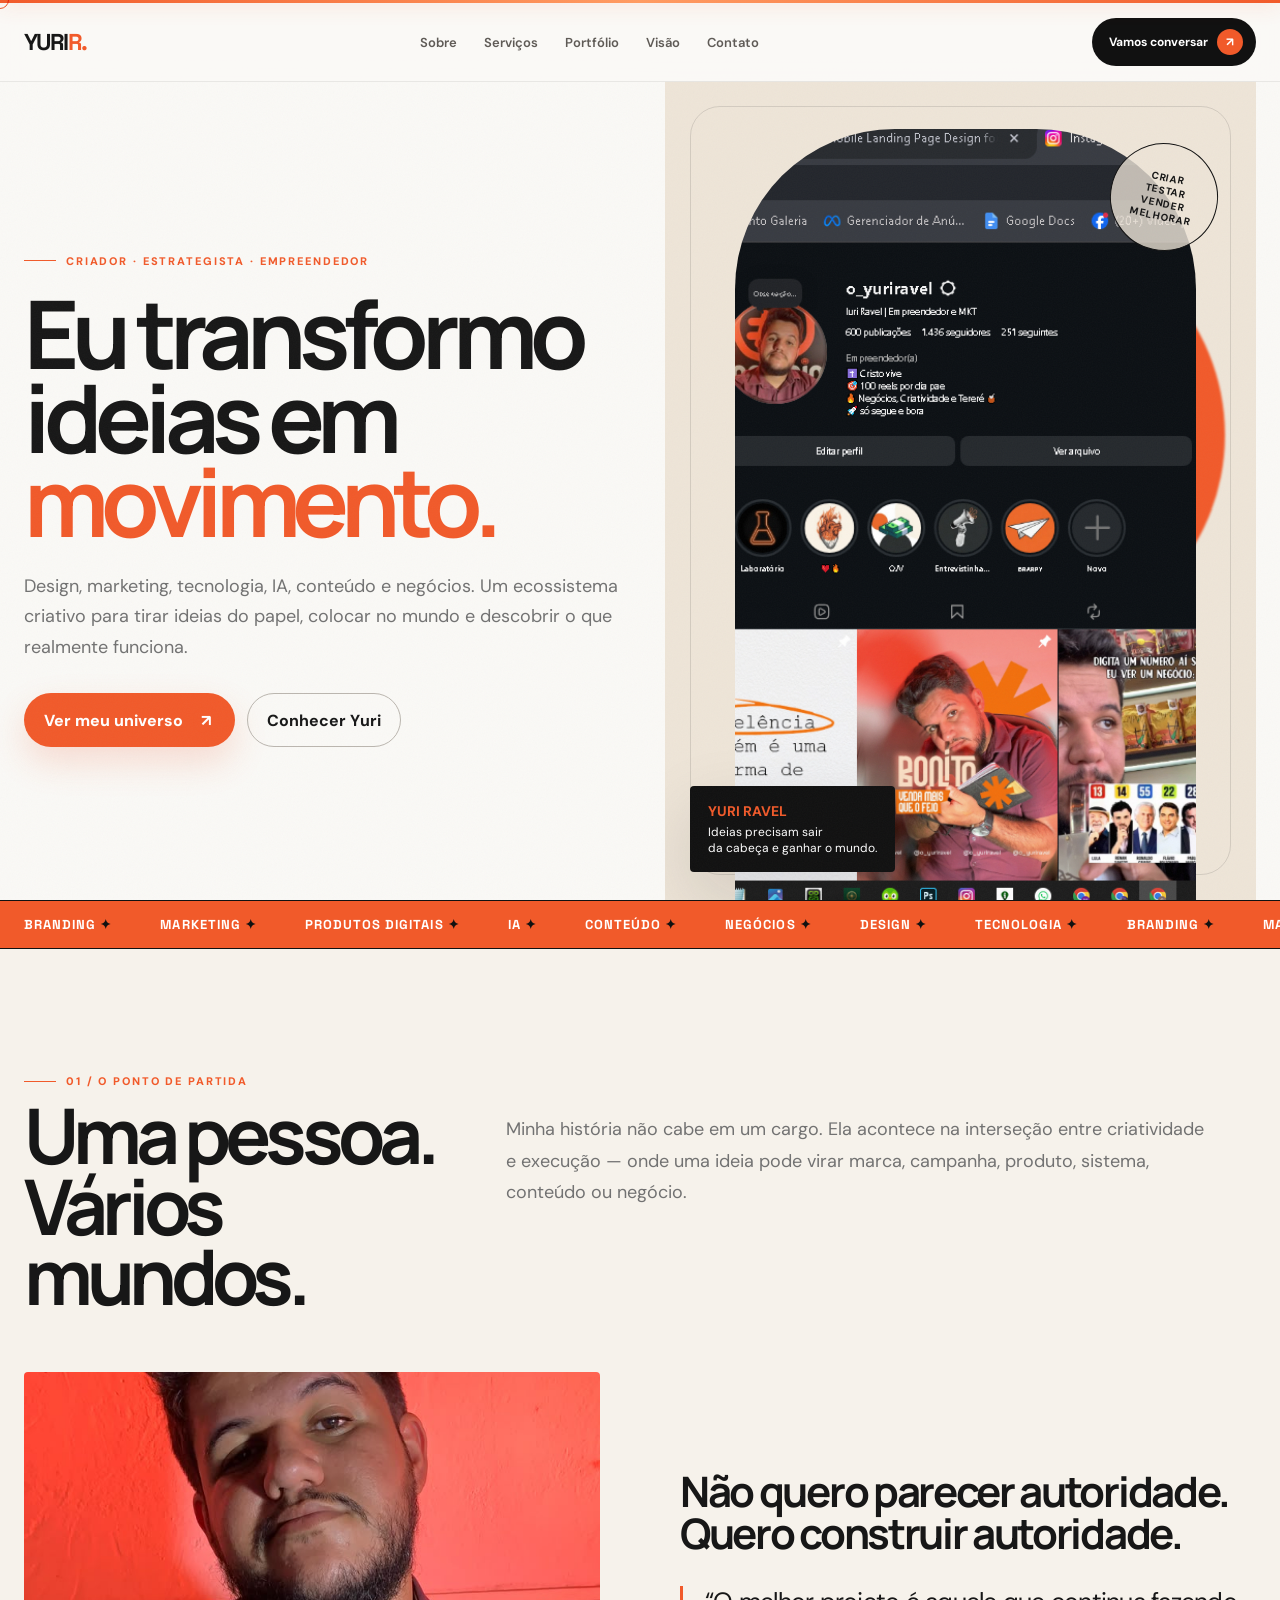
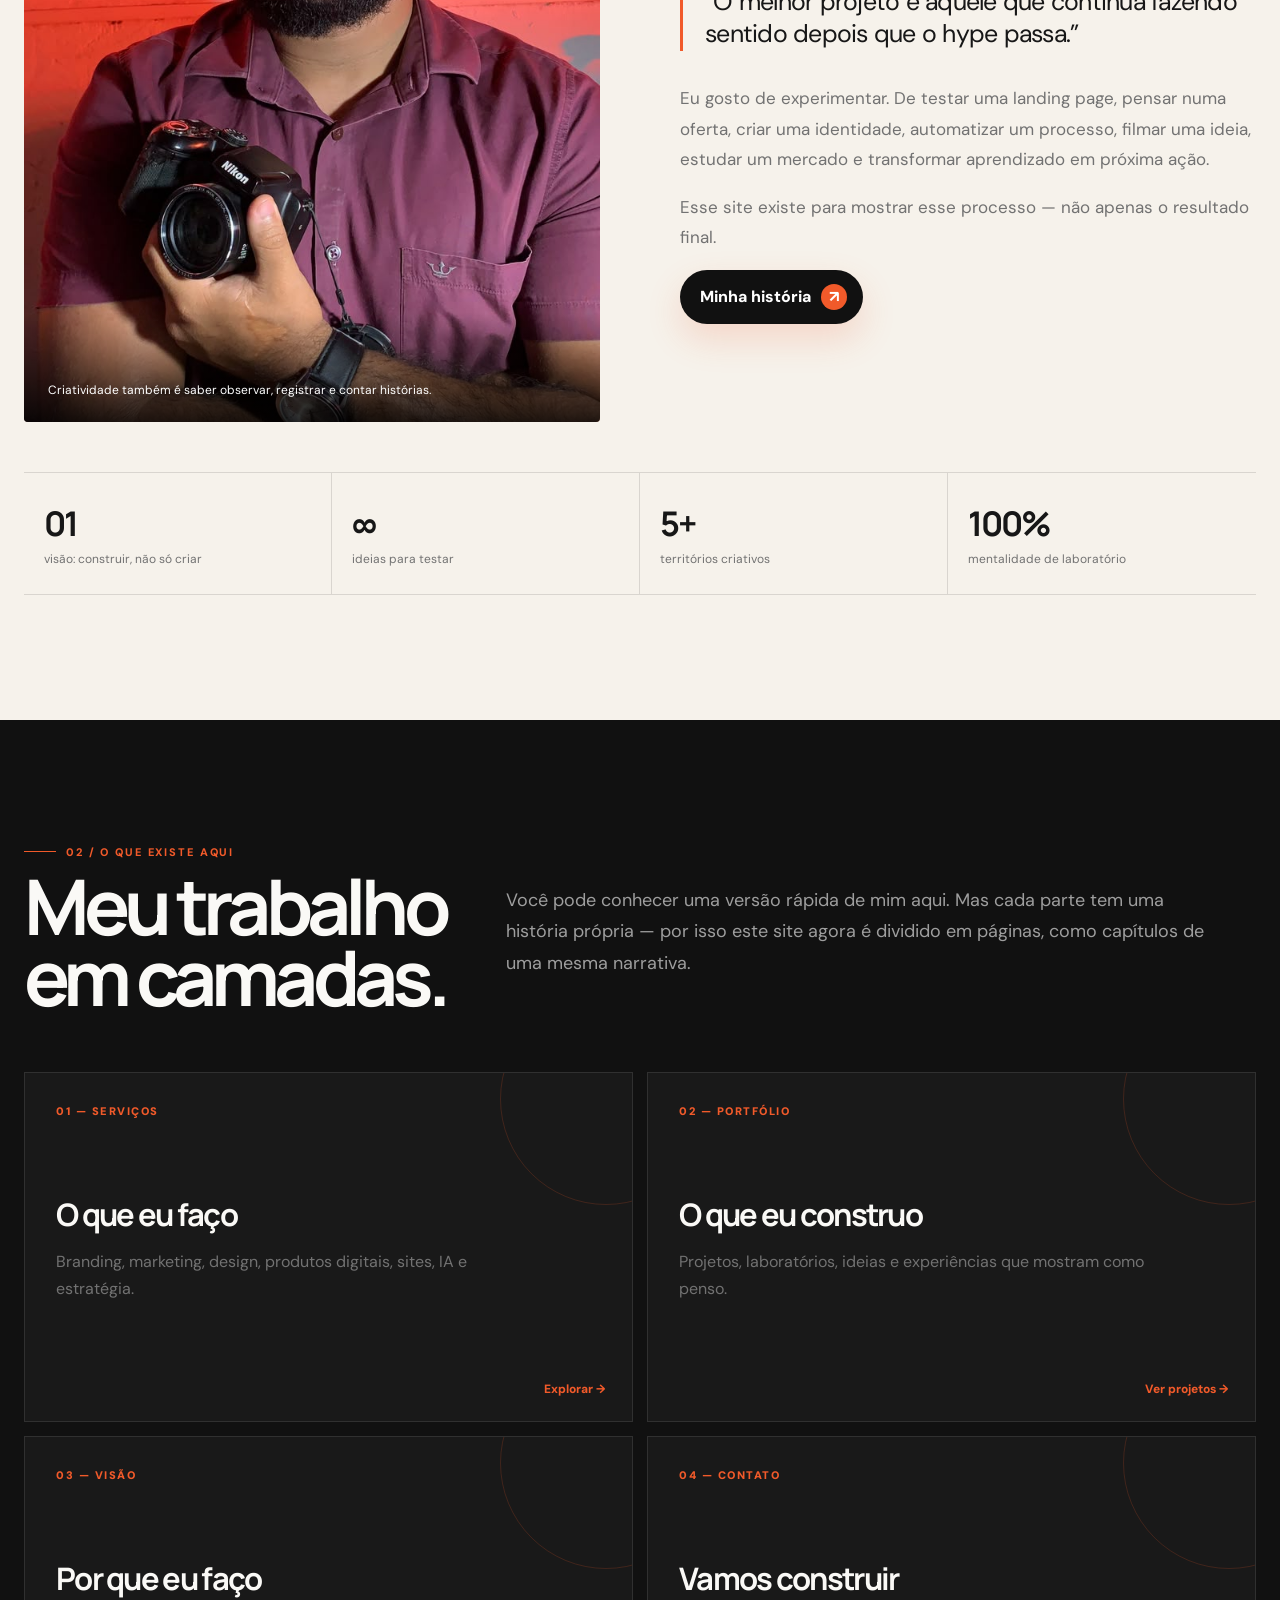
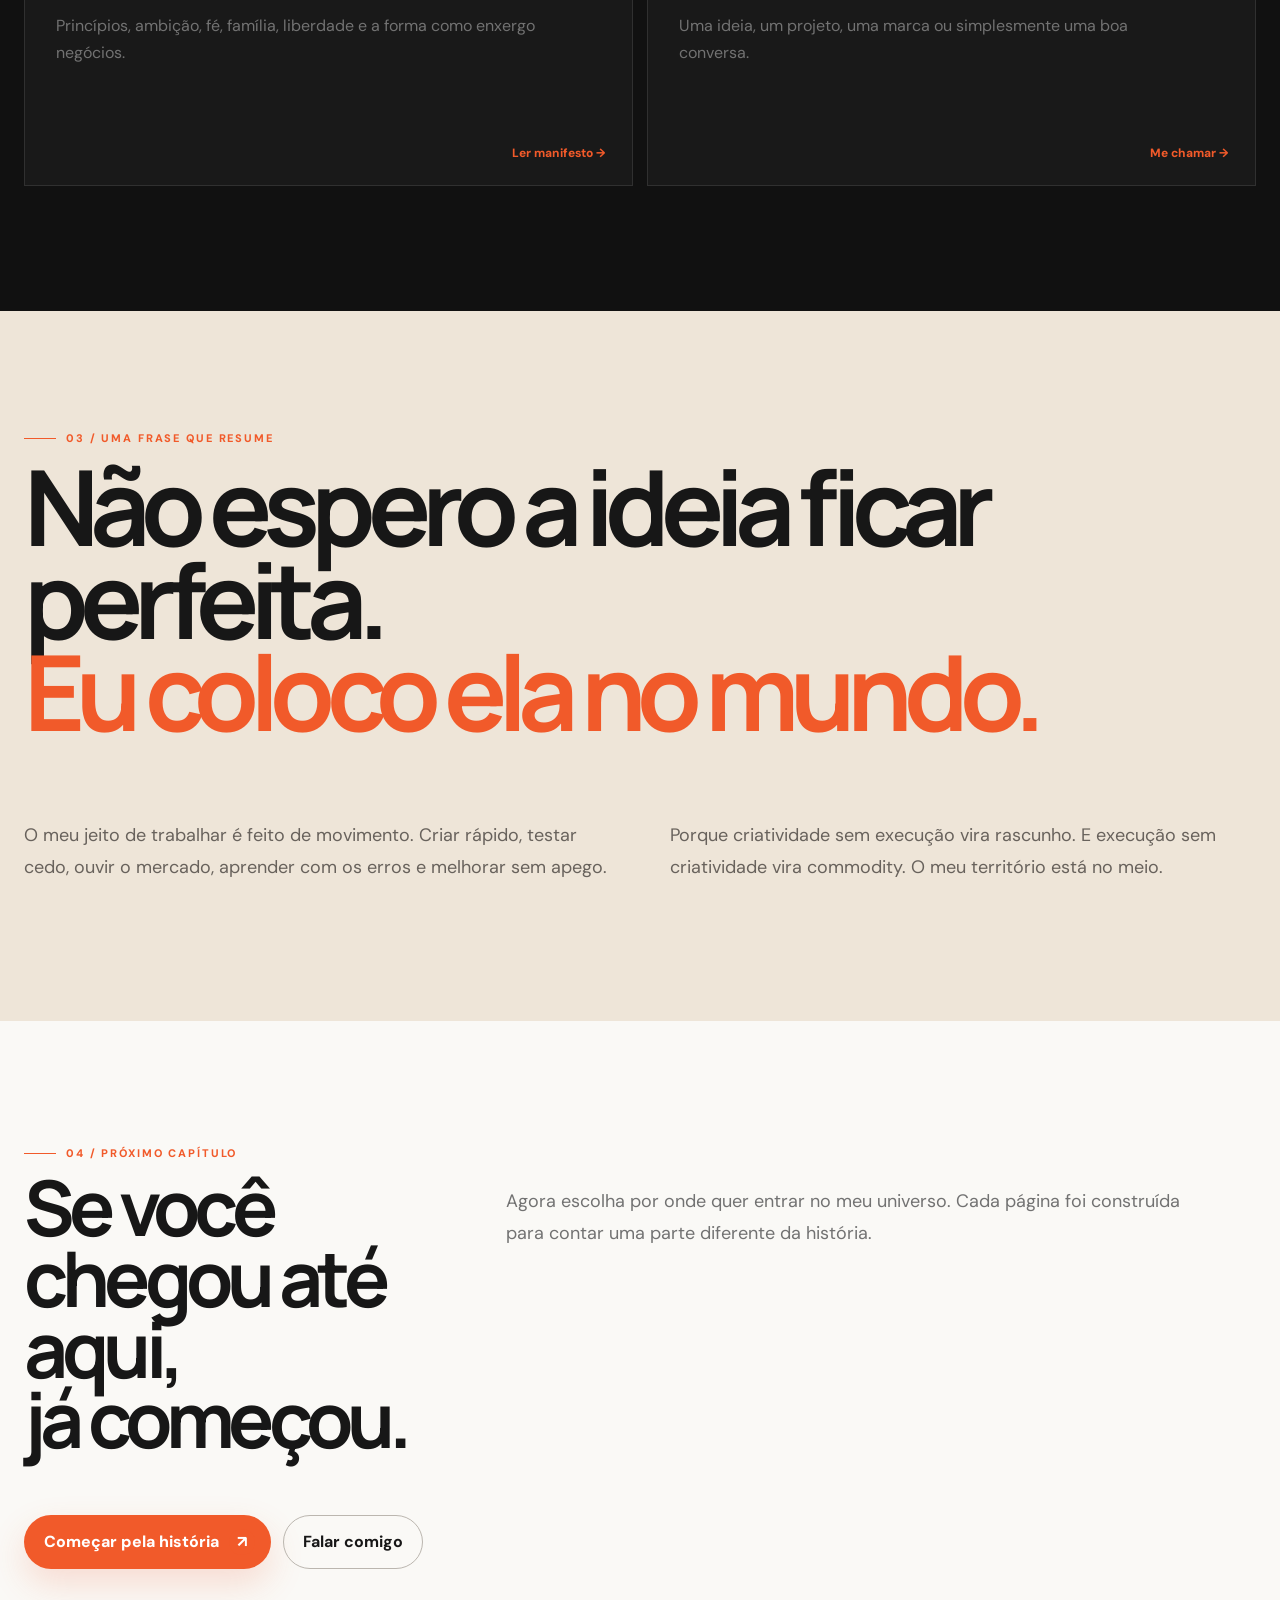
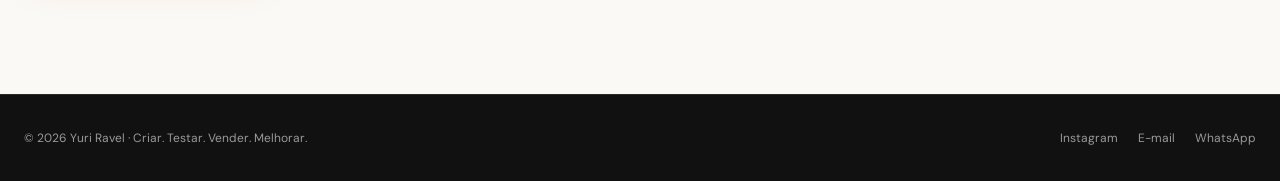
==== yuri-ravel-vercel-corrigido/index.html @ fa3198e0 "Add files via upload" ====
<!doctype html>
<html lang="pt-BR"><head>
<meta charset="utf-8"><meta name="viewport" content="width=device-width,initial-scale=1">
<meta name="theme-color" content="#111111"><meta name="description" content="Criar. Testar. Vender. Melhorar. — Yuri Ravel">
<title>Criar. Testar. Vender. Melhorar. — Yuri Ravel</title><link rel="stylesheet" href="./styles.css">
</head><body class=""><div class="topline"></div><div class="noise"></div><div class="cursor"></div>
<header><div class="container nav"><a class="logo" href="./index.html">YURI<em>R.</em></a>
<nav class="navlinks">
<a href="./sobre.html">Sobre</a><a href="./servicos.html">Serviços</a><a href="./portfolio.html">Portfólio</a><a href="./visao.html">Visão</a><a href="./contato.html">Contato</a>
</nav><a class="navcta" href="./contato.html">Vamos conversar <span class="arrow">↗</span></a><button class="menu" aria-label="Abrir menu">☰</button></div></header>
<main>
<section class="hero container">
  <div class="hero-copy reveal">
    <div class="kicker">Criador · Estrategista · Empreendedor</div>
    <h1>Eu transformo<br>ideias em <span class="orange">movimento.</span></h1>
    <p>Design, marketing, tecnologia, IA, conteúdo e negócios. Um ecossistema criativo para tirar ideias do papel, colocar no mundo e descobrir o que realmente funciona.</p>
    <div class="actions"><a class="btn" href="./portfolio.html">Ver meu universo <span class="arrow">↗</span></a><a class="outline" href="./sobre.html">Conhecer Yuri</a></div>
  </div>
  <div class="hero-art reveal">
    <div class="hero-photo"><img src="./assets/yuri-profile.png" alt="Yuri Ravel"></div>
    <div class="stamp">CRIAR<br>TESTAR<br>VENDER<br>MELHORAR</div>
    <div class="hero-note"><b>YURI RAVEL</b>Ideias precisam sair<br>da cabeça e ganhar o mundo.</div>
  </div>
</section>
<div class="ticker"><div class="ticker-track">
<span>Branding <i>✦</i></span><span>Marketing <i>✦</i></span><span>Produtos digitais <i>✦</i></span><span>IA <i>✦</i></span><span>Conteúdo <i>✦</i></span><span>Negócios <i>✦</i></span><span>Design <i>✦</i></span><span>Tecnologia <i>✦</i></span>
<span>Branding <i>✦</i></span><span>Marketing <i>✦</i></span><span>Produtos digitais <i>✦</i></span><span>IA <i>✦</i></span><span>Conteúdo <i>✦</i></span><span>Negócios <i>✦</i></span><span>Design <i>✦</i></span><span>Tecnologia <i>✦</i></span>
</div></div>

<section class="section soft"><div class="container">
<div class="section-head reveal"><div><div class="kicker">01 / O ponto de partida</div><h2>Uma pessoa.<br>Vários mundos.</h2></div><p>Minha história não cabe em um cargo. Ela acontece na interseção entre criatividade e execução — onde uma ideia pode virar marca, campanha, produto, sistema, conteúdo ou negócio.</p></div>
<div class="editorial">
<div class="editorial-image reveal"><img src="./assets/yuri-camera.png" alt="Yuri segurando uma câmera"><div class="caption">Criatividade também é saber observar, registrar e contar histórias.</div></div>
<div class="editorial-copy reveal"><h3>Não quero parecer autoridade. Quero construir autoridade.</h3><div class="quote">“O melhor projeto é aquele que continua fazendo sentido depois que o hype passa.”</div><p>Eu gosto de experimentar. De testar uma landing page, pensar numa oferta, criar uma identidade, automatizar um processo, filmar uma ideia, estudar um mercado e transformar aprendizado em próxima ação.</p><p>Esse site existe para mostrar esse processo — não apenas o resultado final.</p><a class="btn dark" href="./sobre.html">Minha história <span class="arrow">↗</span></a></div>
</div>
<div class="stats">
<div class="stat reveal"><b>01</b><span>visão: construir, não só criar</span></div><div class="stat reveal"><b>∞</b><span>ideias para testar</span></div><div class="stat reveal"><b>5+</b><span>territórios criativos</span></div><div class="stat reveal"><b>100%</b><span>mentalidade de laboratório</span></div>
</div></div></section>

<section class="section dark"><div class="container">
<div class="section-head reveal"><div><div class="kicker">02 / O que existe aqui</div><h2>Meu trabalho<br>em camadas.</h2></div><p>Você pode conhecer uma versão rápida de mim aqui. Mas cada parte tem uma história própria — por isso este site agora é dividido em páginas, como capítulos de uma mesma narrativa.</p></div>
<div class="service-grid">
<a class="service-card reveal" href="./servicos.html"><div class="service-number">01 — SERVIÇOS</div><h3>O que eu faço</h3><p>Branding, marketing, design, produtos digitais, sites, IA e estratégia.</p><span class="mini">Explorar →</span></a>
<a class="service-card reveal" href="./portfolio.html"><div class="service-number">02 — PORTFÓLIO</div><h3>O que eu construo</h3><p>Projetos, laboratórios, ideias e experiências que mostram como penso.</p><span class="mini">Ver projetos →</span></a>
<a class="service-card reveal" href="./visao.html"><div class="service-number">03 — VISÃO</div><h3>Por que eu faço</h3><p>Princípios, ambição, fé, família, liberdade e a forma como enxergo negócios.</p><span class="mini">Ler manifesto →</span></a>
<a class="service-card reveal" href="./contato.html"><div class="service-number">04 — CONTATO</div><h3>Vamos construir</h3><p>Uma ideia, um projeto, uma marca ou simplesmente uma boa conversa.</p><span class="mini">Me chamar →</span></a>
</div></div></section>

<section class="manifesto"><div class="container reveal">
<div class="kicker">03 / Uma frase que resume</div>
<h2>Não espero a ideia ficar perfeita.<br><span>Eu coloco ela no mundo.</span></h2>
<div class="manifesto-grid"><p>O meu jeito de trabalhar é feito de movimento. Criar rápido, testar cedo, ouvir o mercado, aprender com os erros e melhorar sem apego.</p><p>Porque criatividade sem execução vira rascunho. E execução sem criatividade vira commodity. O meu território está no meio.</p></div>
</div></section>

<section class="section"><div class="container">
<div class="section-head reveal"><div><div class="kicker">04 / Próximo capítulo</div><h2>Se você chegou até aqui,<br>já começou.</h2></div><p>Agora escolha por onde quer entrar no meu universo. Cada página foi construída para contar uma parte diferente da história.</p></div>
<div class="actions reveal"><a class="btn" href="./sobre.html">Começar pela história <span class="arrow">↗</span></a><a class="outline" href="./contato.html">Falar comigo</a></div>
</div></section>
</main>
<footer><div class="container foot"><div>© 2026 Yuri Ravel · Criar. Testar. Vender. Melhorar.</div><div class="foot-links"><a href="https://instagram.com/o_yuriravel" target="_blank">Instagram</a><a href="mailto:yuriravelofc@gmail.com">E-mail</a><a href="https://wa.me/5564993326251" target="_blank">WhatsApp</a></div></div></footer>
<script src="./script.js"></script></body></html>
---- yuri-ravel-vercel-corrigido/styles.css ----
@import url('https://fonts.googleapis.com/css2?family=DM+Sans:wght@400;500;600;700&family=Manrope:wght@500;600;700;800&family=Space+Grotesk:wght@400;500;600;700&display=swap');
:root{
  --black:#111111; --ink:#171717; --charcoal:#252525; --gray:#727272;
  --line:#d9d5cf; --white:#faf9f6; --beige:#eee5d8; --beige2:#e4d6c5;
  --orange:#f15a2a; --orange2:#ff7a3d; --soft:#f6f2eb;
  --shadow:0 25px 70px rgba(17,17,17,.12); --ease:cubic-bezier(.2,.8,.2,1);
  --max:1240px;
}
*{box-sizing:border-box}html{scroll-behavior:smooth}
body{margin:0;background:var(--white);color:var(--ink);font-family:"DM Sans",Arial,sans-serif;overflow-x:hidden}
body.dark-page{background:var(--black);color:var(--white)}
a{color:inherit;text-decoration:none}button{font:inherit}
::selection{background:var(--orange);color:white}
.noise{position:fixed;inset:0;pointer-events:none;z-index:100;opacity:.035;background-image:url("data:image/svg+xml,%3Csvg xmlns='http://www.w3.org/2000/svg' width='180' height='180'%3E%3Cfilter id='n'%3E%3CfeTurbulence type='fractalNoise' baseFrequency='.8' numOctaves='3' stitchTiles='stitch'/%3E%3C/filter%3E%3Crect width='100%25' height='100%25' filter='url(%23n)'/%3E%3C/svg%3E")}
.topline{height:3px;position:fixed;top:0;left:0;right:0;z-index:200;background:linear-gradient(90deg,var(--orange),#ff9b62,var(--orange));box-shadow:0 0 20px rgba(241,90,42,.45)}
.container{width:min(calc(100% - 48px),var(--max));margin:auto}
header{position:fixed;top:3px;left:0;right:0;z-index:150;background:rgba(250,249,246,.78);backdrop-filter:blur(18px);border-bottom:1px solid rgba(17,17,17,.08)}
.dark-page header{background:rgba(17,17,17,.78);border-color:rgba(255,255,255,.09)}
.nav{height:78px;display:flex;align-items:center;justify-content:space-between}
.logo{font-family:"Space Grotesk";font-size:23px;font-weight:700;letter-spacing:-.07em}
.logo em{font-style:normal;color:var(--orange)}
.navlinks{display:flex;gap:27px;font-size:13px;font-weight:600;color:#5f5b56}
.dark-page .navlinks{color:#bbb}
.navlinks a{position:relative;padding:30px 0}
.navlinks a:after{content:"";position:absolute;left:0;right:100%;bottom:21px;height:2px;background:var(--orange);transition:.3s}
.navlinks a:hover:after,.navlinks a.active:after{right:0}
.navcta{display:inline-flex;align-items:center;gap:9px;padding:11px 13px 11px 17px;border-radius:999px;background:var(--black);color:white;font-weight:700;font-size:12px}
.dark-page .navcta{background:var(--white);color:var(--black)}
.arrow{width:26px;height:26px;border-radius:50%;background:var(--orange);display:grid;place-items:center;color:white}
.menu{display:none;background:none;border:0;font-size:25px;color:inherit}
main{padding-top:81px}
.hero{min-height:calc(100vh - 81px);display:grid;grid-template-columns:1.04fr .96fr;align-items:stretch}
.hero-copy{padding:110px 35px 90px 0;display:flex;flex-direction:column;justify-content:center}
.kicker{display:flex;align-items:center;gap:10px;font-size:11px;letter-spacing:.17em;text-transform:uppercase;font-weight:800;color:var(--orange)}
.kicker:before{content:"";width:32px;height:1px;background:var(--orange)}
h1,h2,h3{font-family:"Manrope",Arial,sans-serif}
h1{font-size:clamp(56px,7.4vw,105px);line-height:.89;letter-spacing:-.075em;margin:23px 0 27px;max-width:790px}
h1 .orange,h2 .orange{color:var(--orange)}
.hero-copy p{font-size:18px;line-height:1.7;color:var(--gray);max-width:670px;margin:0}
.actions{display:flex;gap:12px;flex-wrap:wrap;margin-top:31px}
.btn{display:inline-flex;align-items:center;gap:10px;border:0;border-radius:999px;padding:14px 16px 14px 20px;background:var(--orange);color:white;font-weight:800;transition:.35s var(--ease);box-shadow:0 15px 35px rgba(241,90,42,.18)}
.btn:hover{transform:translateY(-4px);box-shadow:0 22px 50px rgba(241,90,42,.3)}
.btn.dark{background:var(--black)}.btn.light{background:var(--white);color:var(--black)}
.outline{display:inline-flex;align-items:center;border:1px solid #bbb6af;border-radius:999px;padding:13px 19px;font-weight:700;transition:.3s}
.outline:hover{border-color:var(--orange);color:var(--orange)}
.hero-art{position:relative;min-height:650px;background:var(--beige);overflow:hidden}
.hero-art:before{content:"";position:absolute;width:430px;height:430px;border-radius:50%;background:var(--orange);left:22%;top:17%;filter:blur(1px)}
.hero-art:after{content:"";position:absolute;inset:25px;border:1px solid rgba(17,17,17,.12);border-radius:30px;pointer-events:none}
.hero-photo{position:absolute;inset:48px 60px 0 70px;z-index:2;overflow:hidden;border-radius:160px 160px 0 0;filter:saturate(.9)}
.hero-photo img{width:100%;height:100%;object-fit:cover;object-position:center;transform:scale(1.03)}
.stamp{position:absolute;z-index:4;right:38px;top:62px;width:108px;height:108px;border:1px solid var(--black);border-radius:50%;display:grid;place-items:center;text-align:center;font-size:10px;font-weight:800;letter-spacing:.08em;transform:rotate(12deg);background:rgba(238,229,216,.78)}
.hero-note{position:absolute;z-index:5;left:25px;bottom:28px;background:var(--black);color:white;padding:16px 18px;border-radius:4px;font-size:12px;line-height:1.35;box-shadow:var(--shadow)}
.hero-note b{color:var(--orange);display:block;font-size:14px;margin-bottom:3px}
.ticker{overflow:hidden;border-top:1px solid var(--black);border-bottom:1px solid var(--black);background:var(--orange);color:white}
.ticker-track{display:flex;width:max-content;animation:marquee 24s linear infinite}
.ticker span{font-family:"Space Grotesk";font-size:13px;font-weight:700;letter-spacing:.08em;text-transform:uppercase;padding:15px 24px}
.ticker i{font-style:normal;color:var(--black)}
@keyframes marquee{to{transform:translateX(-50%)}}
.section{padding:125px 0}.section.soft{background:var(--soft)}.section.dark{background:var(--black);color:var(--white)}
.section-head{display:grid;grid-template-columns:.72fr 1.28fr;gap:60px;margin-bottom:60px}
.section-head h2{font-size:clamp(44px,6vw,78px);line-height:.92;letter-spacing:-.075em;margin:12px 0 0}
.section-head p{font-size:18px;line-height:1.75;color:var(--gray);max-width:700px;margin:40px 0 0}
.dark .section-head p{color:#9e9e9e}
.editorial{display:grid;grid-template-columns:1fr 1fr;gap:80px;align-items:center}
.editorial-image{height:650px;border-radius:4px;overflow:hidden;position:relative;background:var(--beige)}
.editorial-image img{width:100%;height:100%;object-fit:cover}
.editorial-image .caption{position:absolute;bottom:0;left:0;right:0;background:linear-gradient(transparent,rgba(0,0,0,.85));padding:70px 24px 24px;color:white;font-size:12px}
.editorial-copy h3{font-size:42px;line-height:1;letter-spacing:-.055em;margin:0 0 24px}
.editorial-copy p{color:var(--gray);font-size:17px;line-height:1.8}
.quote{border-left:3px solid var(--orange);padding-left:22px;font-size:25px;line-height:1.3;letter-spacing:-.03em;margin:32px 0}
.stats{display:grid;grid-template-columns:repeat(4,1fr);gap:0;border-top:1px solid var(--line);border-bottom:1px solid var(--line);margin-top:50px}
.stat{padding:27px 20px;border-right:1px solid var(--line)}.stat:last-child{border:0}.stat b{font-family:"Manrope";font-size:34px;letter-spacing:-.06em}.stat span{display:block;color:var(--gray);font-size:12px;margin-top:5px}
.service-grid{display:grid;grid-template-columns:repeat(2,1fr);gap:14px}
.service-card{min-height:350px;padding:31px;border:1px solid var(--line);background:var(--white);position:relative;overflow:hidden;transition:.45s var(--ease)}
.dark .service-card{background:#191919;border-color:#303030}
.service-card:hover{transform:translateY(-7px);box-shadow:var(--shadow);border-color:var(--orange)}
.service-number{font-size:11px;font-weight:900;color:var(--orange);letter-spacing:.14em}
.service-card h3{font-size:31px;letter-spacing:-.055em;margin:75px 0 13px}
.service-card p{color:var(--gray);line-height:1.7;margin:0;max-width:480px}
.service-card .mini{position:absolute;right:27px;bottom:24px;font-size:12px;color:var(--orange);font-weight:800}
.service-card:before{content:"";position:absolute;right:-80px;top:-80px;width:210px;height:210px;border-radius:50%;border:1px solid rgba(241,90,42,.18)}
.work-grid{display:grid;grid-template-columns:repeat(12,1fr);gap:15px}
.work{position:relative;min-height:430px;overflow:hidden;background:var(--charcoal);grid-column:span 5}
.work:nth-child(1){grid-column:span 7}.work:nth-child(4){grid-column:span 7}
.work img{width:100%;height:100%;object-fit:cover;opacity:.82;transition:.7s var(--ease)}
.work:hover img{transform:scale(1.06);opacity:.48}
.work-info{position:absolute;inset:auto 0 0;padding:28px;color:white;background:linear-gradient(transparent,rgba(0,0,0,.95) 48%)}
.work-info small{color:#ff9a73;font-weight:800;font-size:10px;letter-spacing:.12em}
.work-info h3{font-size:30px;margin:15px 0 6px;letter-spacing:-.045em}.work-info p{margin:0;color:#d0d0d0;line-height:1.55;font-size:14px}
.process{display:grid;grid-template-columns:repeat(4,1fr);border-top:1px solid #3a3a3a;border-bottom:1px solid #3a3a3a}
.step{padding:28px 22px;border-right:1px solid #3a3a3a}.step:last-child{border:0}.step .num{color:var(--orange);font-weight:900;font-size:12px}.step h3{font-size:22px;margin:55px 0 10px}.step p{color:#9b9b9b;line-height:1.6;font-size:14px}
.manifesto{background:var(--beige);padding:120px 0}.manifesto h2{font-size:clamp(55px,8.2vw,112px);line-height:.88;letter-spacing:-.085em;max-width:1100px;margin:15px 0}.manifesto h2 span{color:var(--orange)}
.manifesto-grid{display:grid;grid-template-columns:1fr 1fr;gap:60px;margin-top:65px}.manifesto-grid p{font-size:18px;line-height:1.75;color:#68625c}
.timeline{border-top:1px solid var(--line)}.timeline-row{display:grid;grid-template-columns:110px 1fr auto;gap:30px;padding:28px 0;border-bottom:1px solid var(--line);align-items:center}.timeline-row .year{font-size:11px;color:var(--orange);font-weight:900;letter-spacing:.12em}.timeline-row h3{margin:0;font-size:23px}.timeline-row p{margin:6px 0 0;color:var(--gray);line-height:1.5}.pill{border:1px solid var(--line);padding:8px 12px;border-radius:99px;font-size:10px;font-weight:800}
.page-hero{padding:105px 0 90px;background:var(--black);color:white}.page-hero h1{max-width:900px;margin-bottom:22px}.page-hero p{max-width:680px;color:#a6a6a6;font-size:18px;line-height:1.75}.page-hero .orange{color:var(--orange)}
.contact-grid{display:grid;grid-template-columns:1fr 1fr;gap:60px;align-items:start}.contact-card{background:var(--beige);padding:42px}.contact-card h3{font-size:35px;letter-spacing:-.05em;margin:0 0 12px}.contact-card p{color:#6d675f;line-height:1.7}.contact-link{display:block;padding:19px 0;border-top:1px solid rgba(17,17,17,.16);font-weight:700}.contact-link:last-child{border-bottom:1px solid rgba(17,17,17,.16)}.contact-link span{display:block;color:var(--gray);font-size:11px;margin-bottom:5px;font-weight:500}.big-contact{font-size:clamp(48px,7vw,90px);line-height:.9;letter-spacing:-.075em;margin:0}.big-contact span{color:var(--orange)}
footer{background:var(--black);color:#999;border-top:1px solid #292929;padding:35px 0}.foot{display:flex;justify-content:space-between;gap:20px;font-size:12px}.foot-links{display:flex;gap:20px}.foot a:hover{color:white}
.reveal{opacity:0;transform:translateY(30px);transition:opacity .85s var(--ease),transform .85s var(--ease)}.reveal.on{opacity:1;transform:none}
.cursor{position:fixed;width:18px;height:18px;border:1px solid var(--orange);border-radius:50%;pointer-events:none;z-index:300;transform:translate(-50%,-50%);transition:width .2s,height .2s;mix-blend-mode:multiply}.dark-page .cursor{mix-blend-mode:screen}
@media(max-width:900px){
 .container{width:calc(100% - 30px)}.navlinks,.navcta{display:none}.menu{display:block}
 .hero{grid-template-columns:1fr}.hero-copy{padding:80px 0 55px}.hero-art{min-height:620px}
 .section-head,.editorial,.contact-grid{grid-template-columns:1fr;gap:25px}.section-head p{margin:0}
 .service-grid{grid-template-columns:1fr}.process{grid-template-columns:1fr 1fr}.step{border-bottom:1px solid #3a3a3a}.work,.work:nth-child(n){grid-column:span 12;min-height:360px}
 .stats{grid-template-columns:1fr 1fr}.stat:nth-child(2){border-right:0}.stat{border-bottom:1px solid var(--line)}
 .manifesto-grid{grid-template-columns:1fr;gap:15px}.timeline-row{grid-template-columns:75px 1fr}.pill{display:none}
}
@media(max-width:560px){
 h1{font-size:58px}.hero-art{min-height:510px}.hero-photo{inset:35px 30px 0 35px}.hero-art:before{width:300px;height:300px;left:14%;top:18%}.stamp{right:12px;top:25px;width:85px;height:85px;font-size:8px}.hero-note{left:12px;bottom:14px}
 .section{padding:85px 0}.editorial-image{height:500px}.process{grid-template-columns:1fr}.stats{grid-template-columns:1fr 1fr}.stat b{font-size:27px}
 .foot{flex-direction:column}.foot-links{flex-wrap:wrap}
}
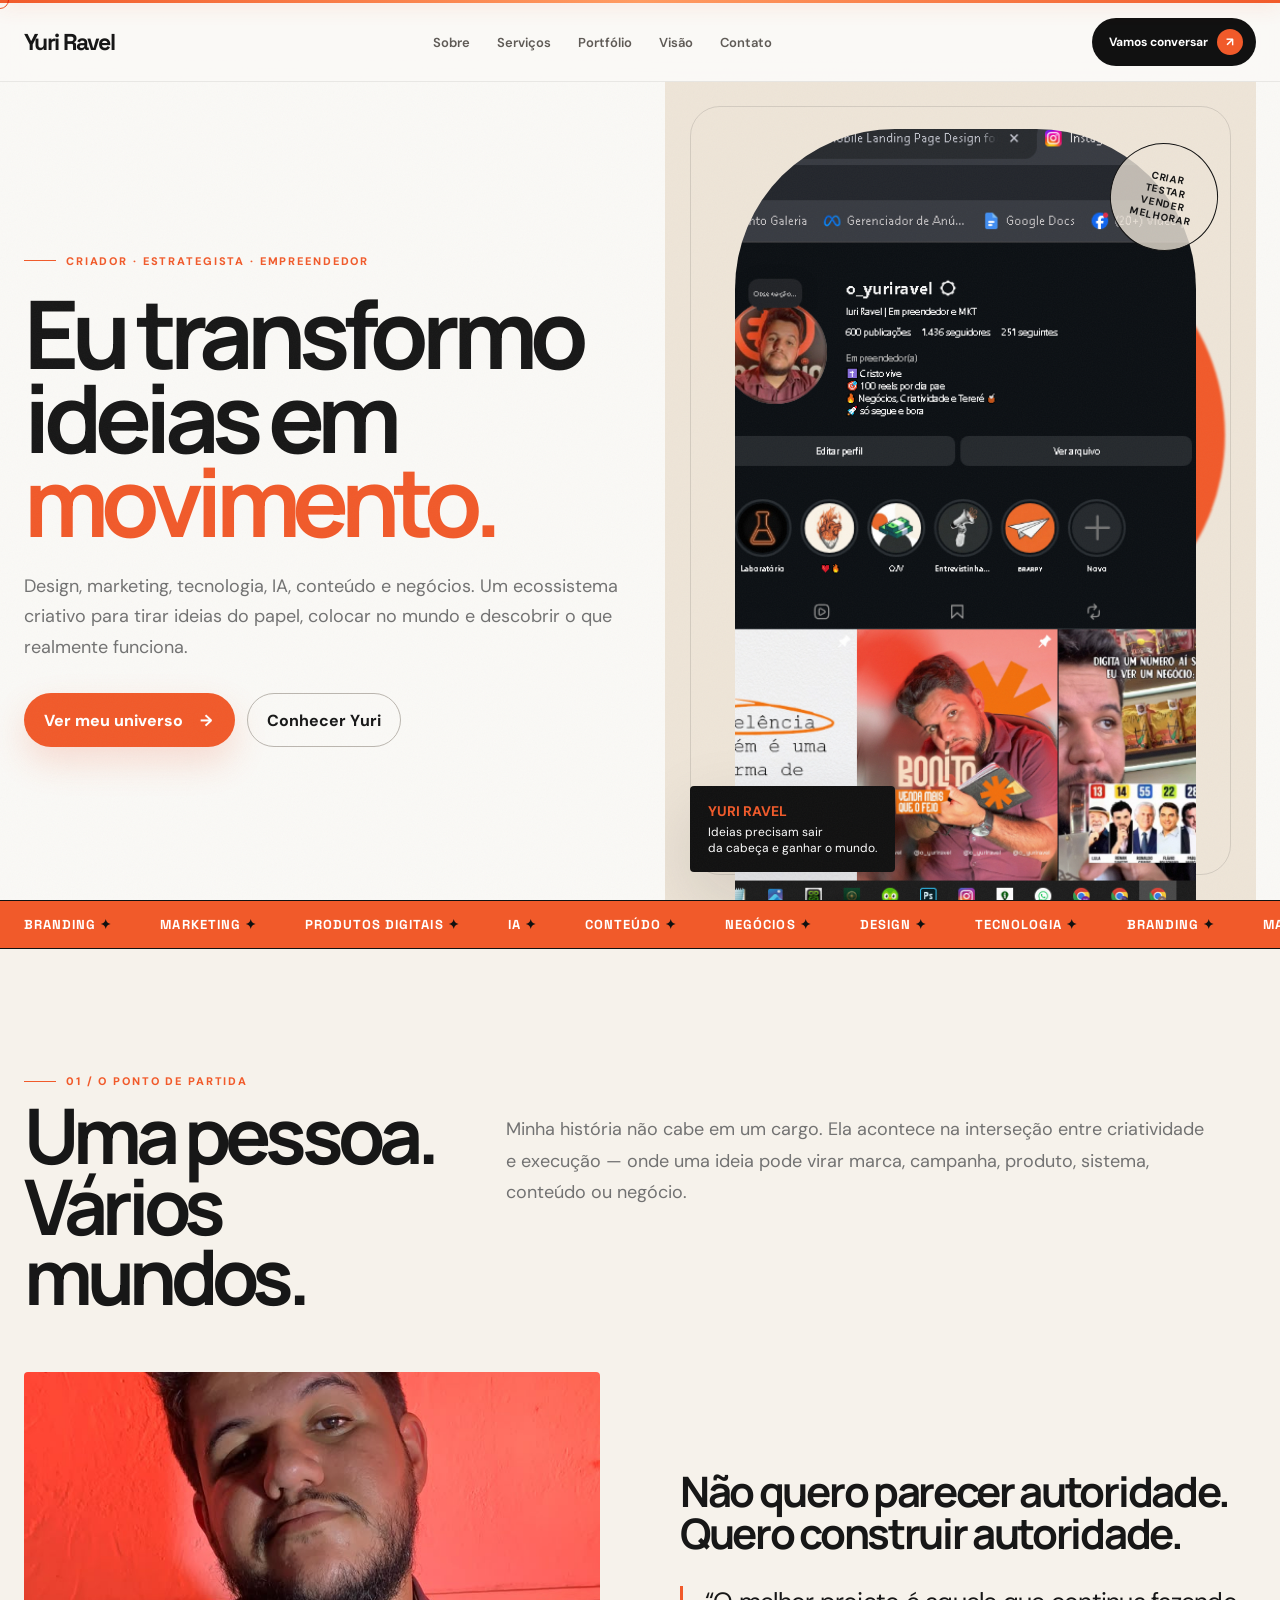
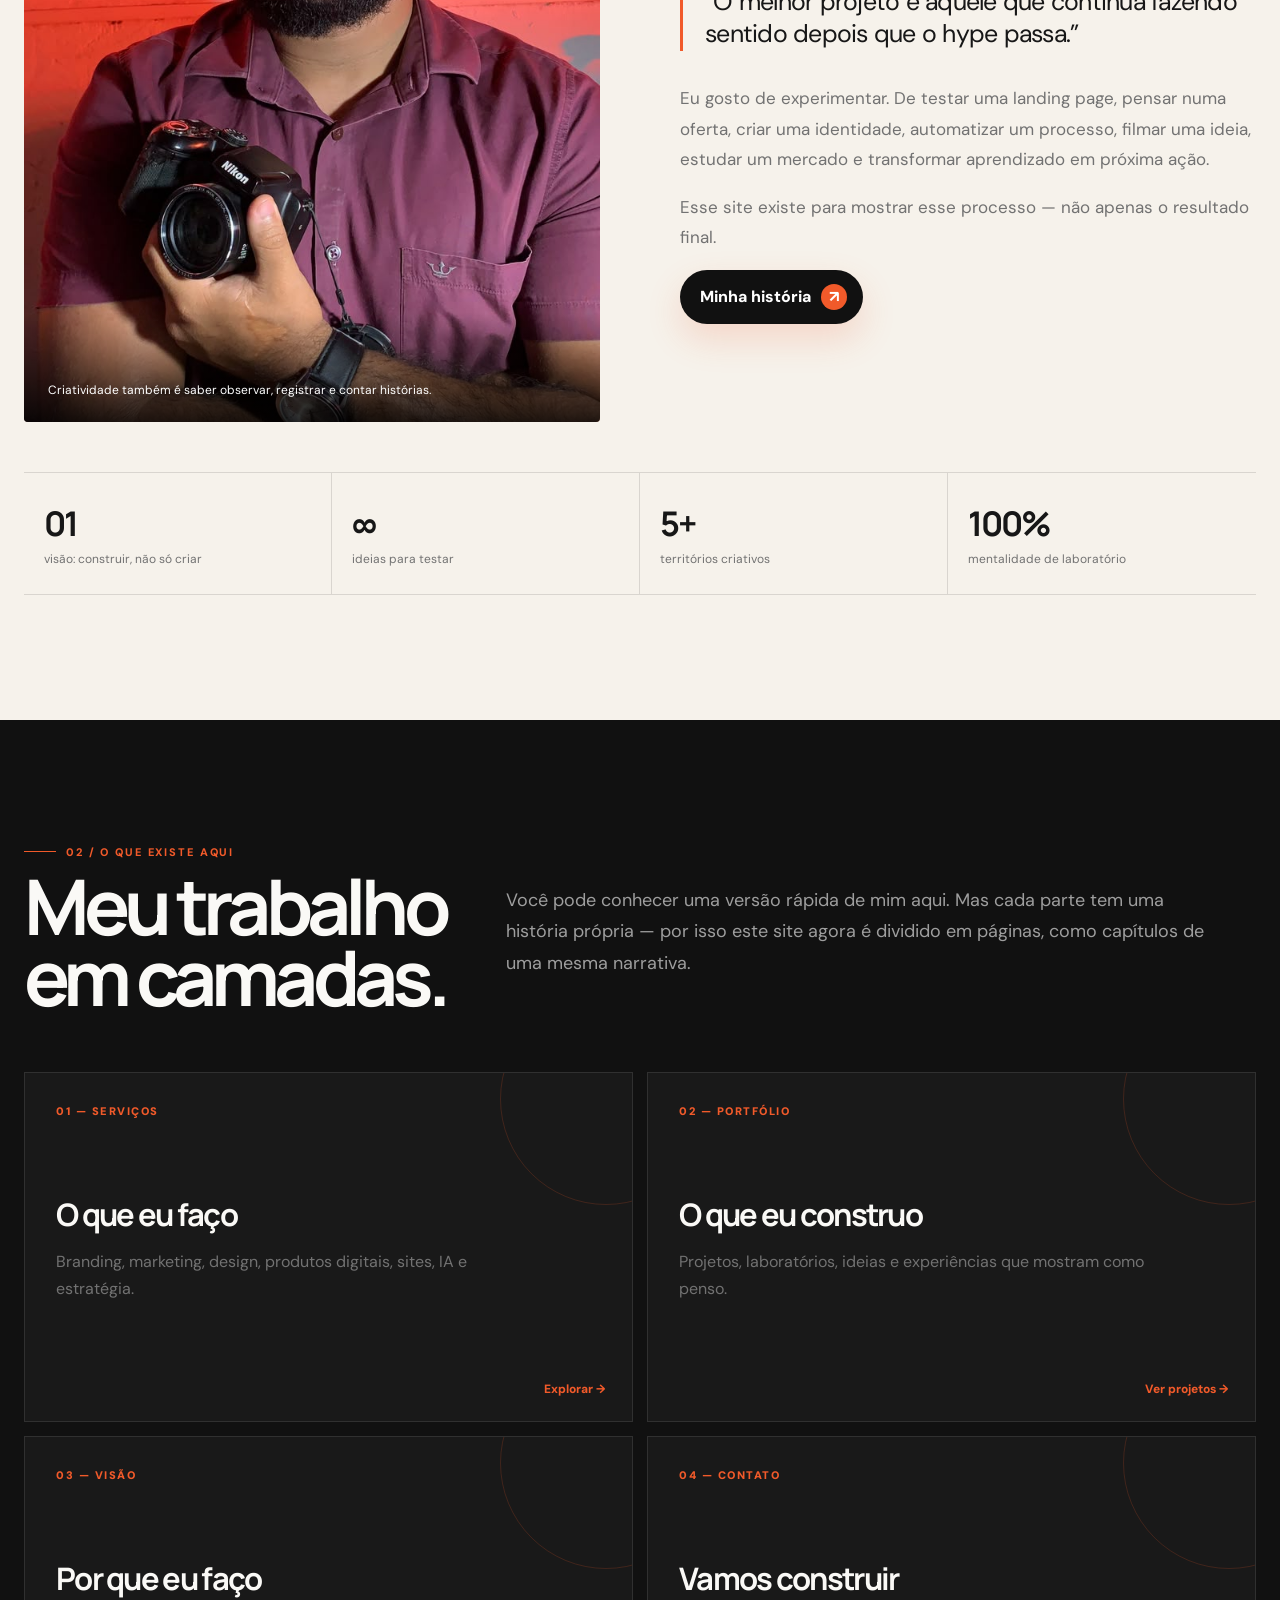
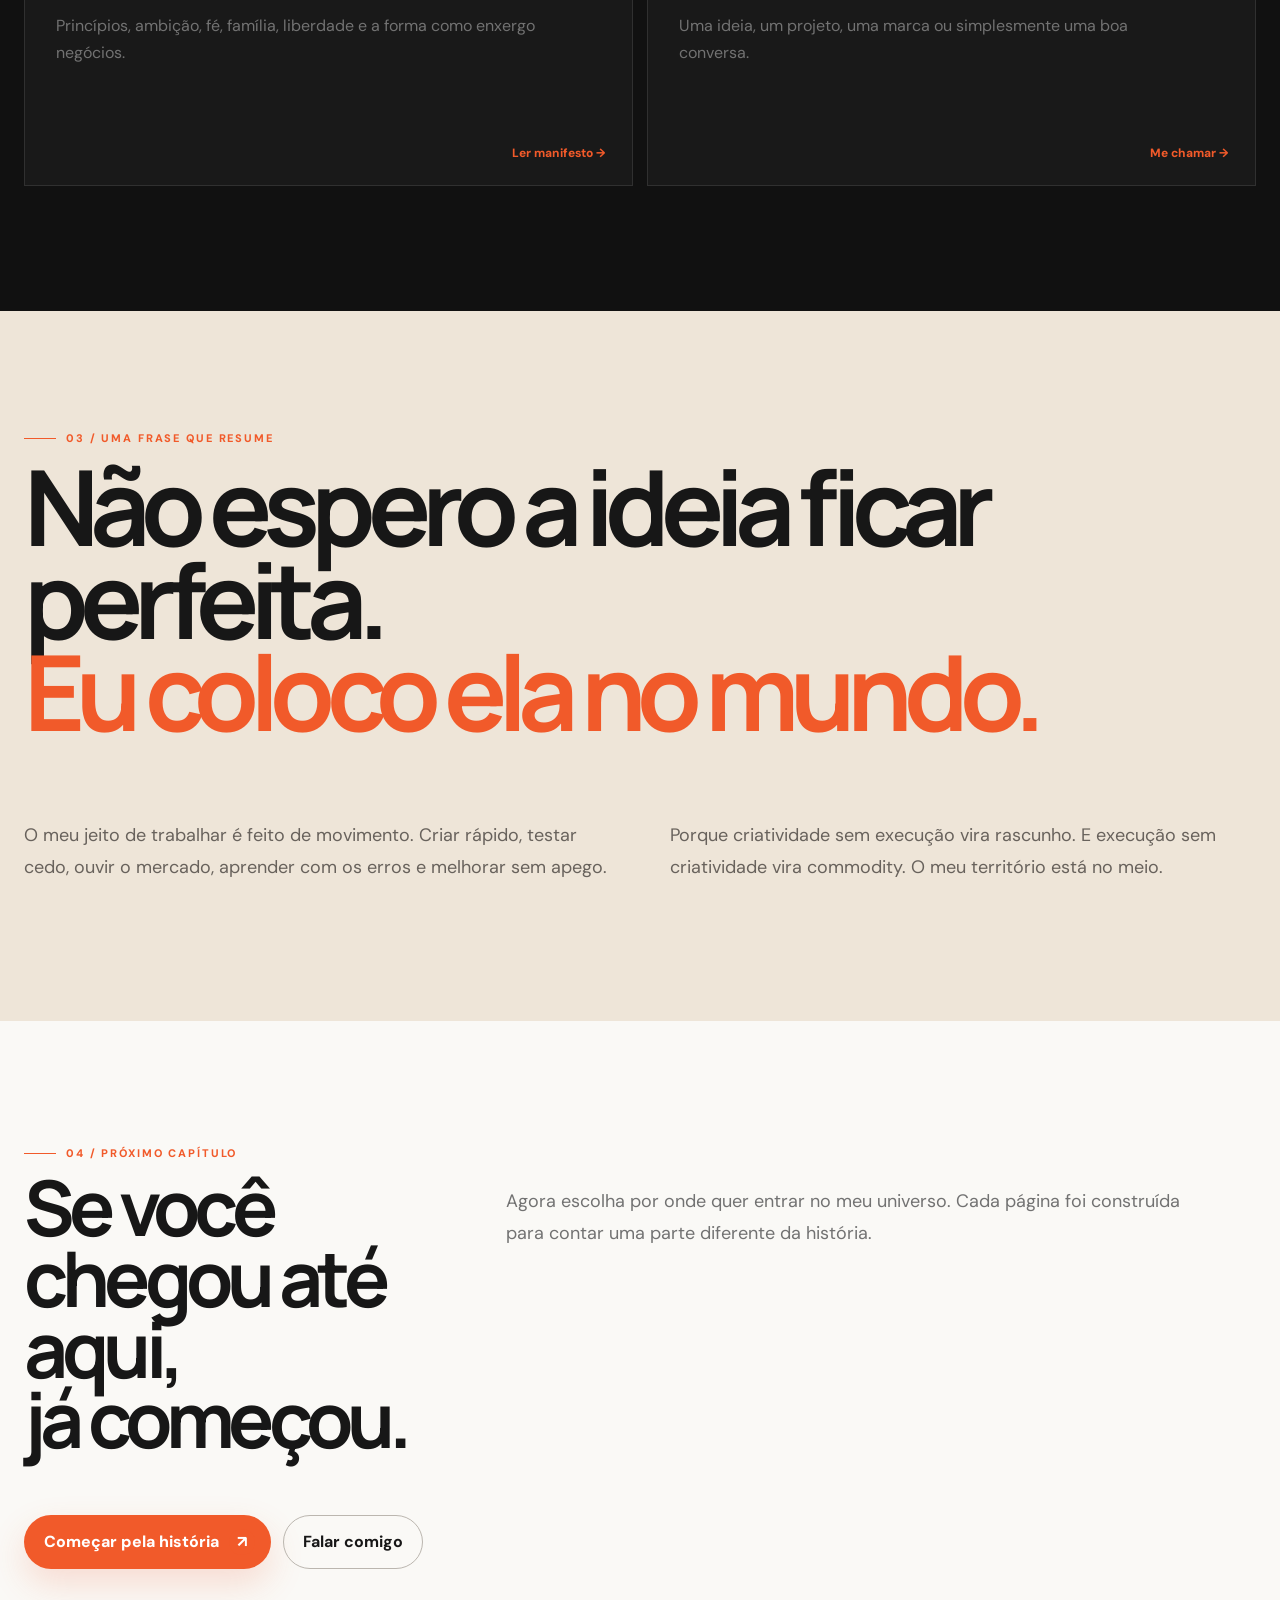
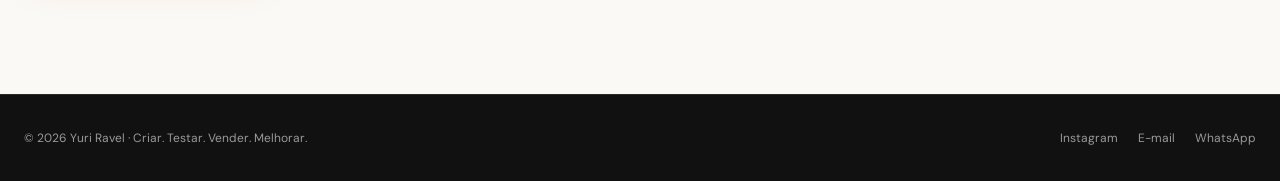
==== commit c52826cb: "Update index.html" ====
--- a/yuri-ravel-vercel-corrigido/index.html
+++ b/yuri-ravel-vercel-corrigido/index.html
@@ -4,7 +4,7 @@
 <meta name="theme-color" content="#111111"><meta name="description" content="Criar. Testar. Vender. Melhorar. — Yuri Ravel">
 <title>Criar. Testar. Vender. Melhorar. — Yuri Ravel</title><link rel="stylesheet" href="./styles.css">
 </head><body class=""><div class="topline"></div><div class="noise"></div><div class="cursor"></div>
-<header><div class="container nav"><a class="logo" href="./index.html">YURI<em>R.</em></a>
+<header><div class="container nav"><a class="logo" href="./index.html">Yuri Ravel</a>
 <nav class="navlinks">
 <a href="./sobre.html">Sobre</a><a href="./servicos.html">Serviços</a><a href="./portfolio.html">Portfólio</a><a href="./visao.html">Visão</a><a href="./contato.html">Contato</a>
 </nav><a class="navcta" href="./contato.html">Vamos conversar <span class="arrow">↗</span></a><button class="menu" aria-label="Abrir menu">☰</button></div></header>
@@ -14,7 +14,7 @@
     <div class="kicker">Criador · Estrategista · Empreendedor</div>
     <h1>Eu transformo<br>ideias em <span class="orange">movimento.</span></h1>
     <p>Design, marketing, tecnologia, IA, conteúdo e negócios. Um ecossistema criativo para tirar ideias do papel, colocar no mundo e descobrir o que realmente funciona.</p>
-    <div class="actions"><a class="btn" href="./portfolio.html">Ver meu universo <span class="arrow">↗</span></a><a class="outline" href="./sobre.html">Conhecer Yuri</a></div>
+    <div class="actions"><a class="btn" href="./portfolio.html">Ver meu universo <span class="arrow" aria-hidden="true">→</span></a><a class="outline" href="./sobre.html">Conhecer Yuri</a></div>
   </div>
   <div class="hero-art reveal">
     <div class="hero-photo"><img src="./assets/yuri-profile.png" alt="Yuri Ravel"></div>
@@ -58,4 +58,4 @@
 </div></section>
 </main>
 <footer><div class="container foot"><div>© 2026 Yuri Ravel · Criar. Testar. Vender. Melhorar.</div><div class="foot-links"><a href="https://instagram.com/o_yuriravel" target="_blank">Instagram</a><a href="mailto:yuriravelofc@gmail.com">E-mail</a><a href="https://wa.me/5564993326251" target="_blank">WhatsApp</a></div></div></footer>
-<script src="./script.js"></script></body></html>+<script src="./script.js"></script></body></html>
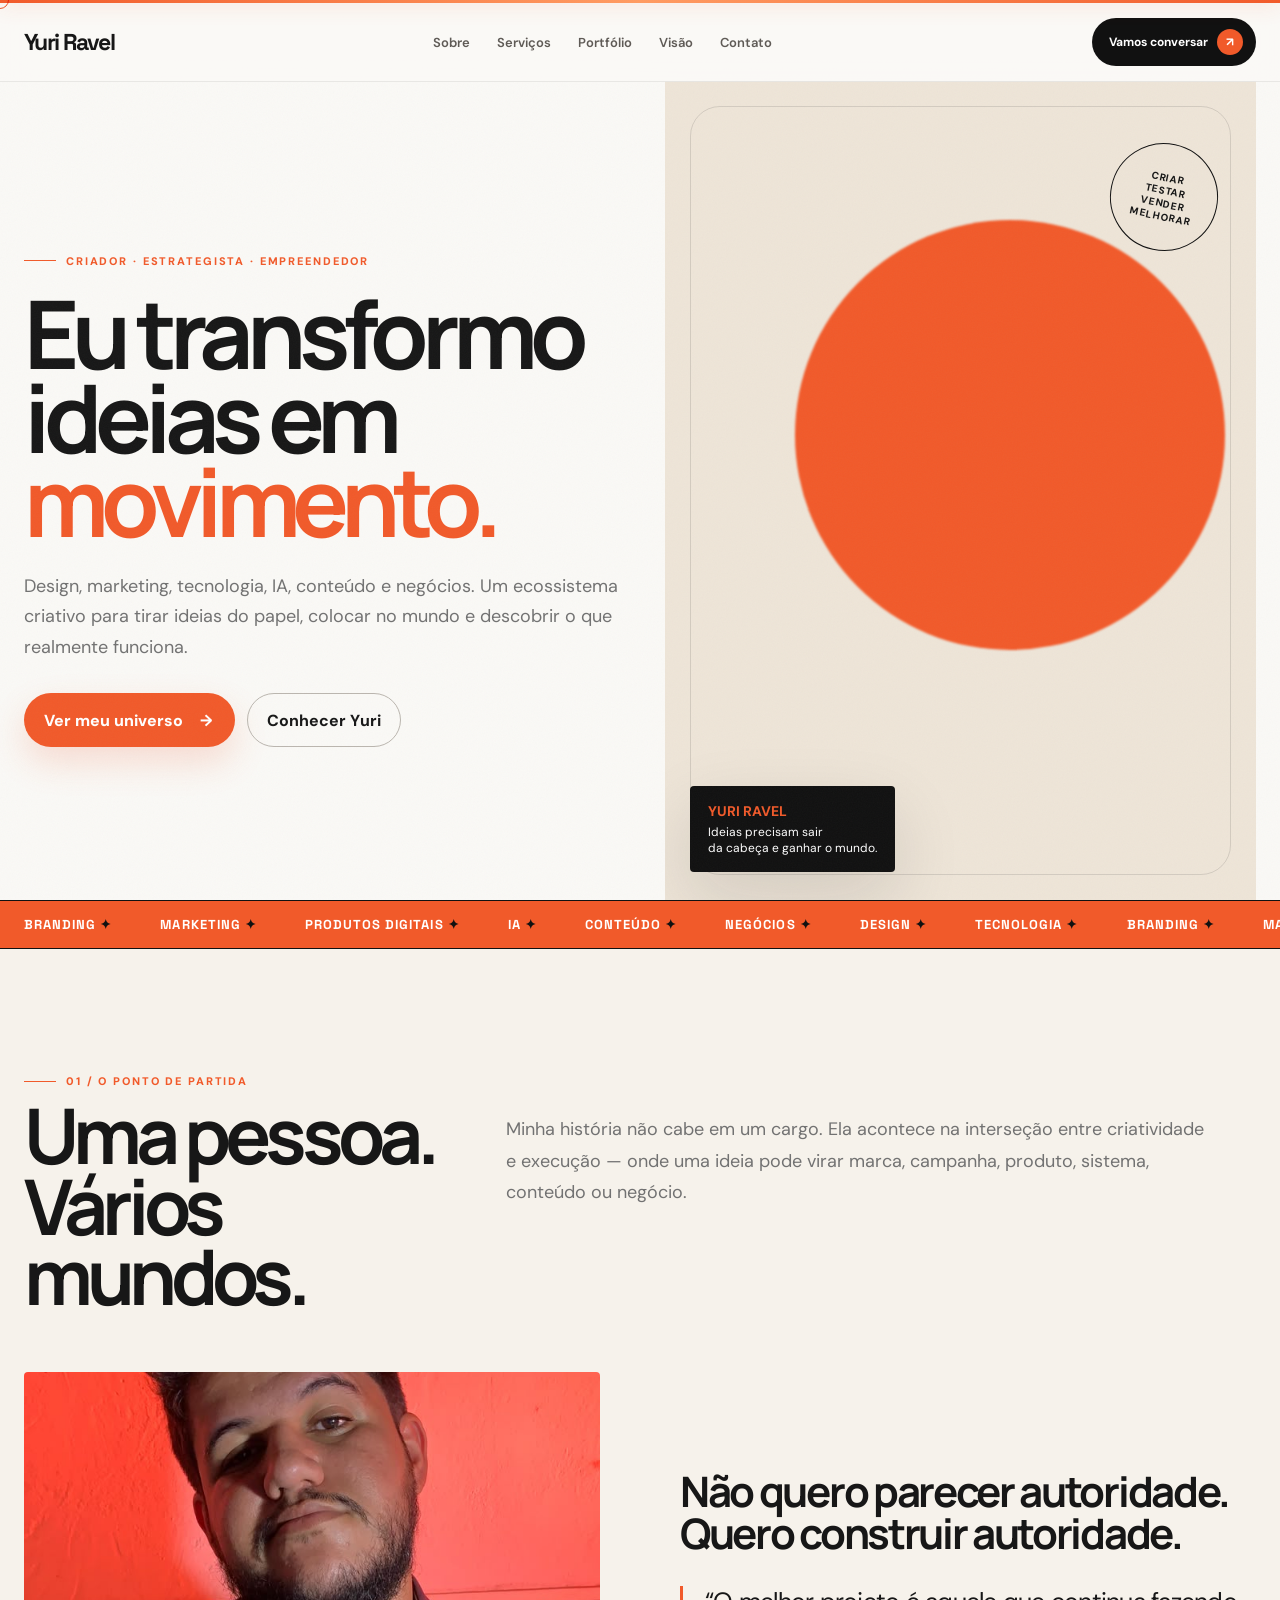
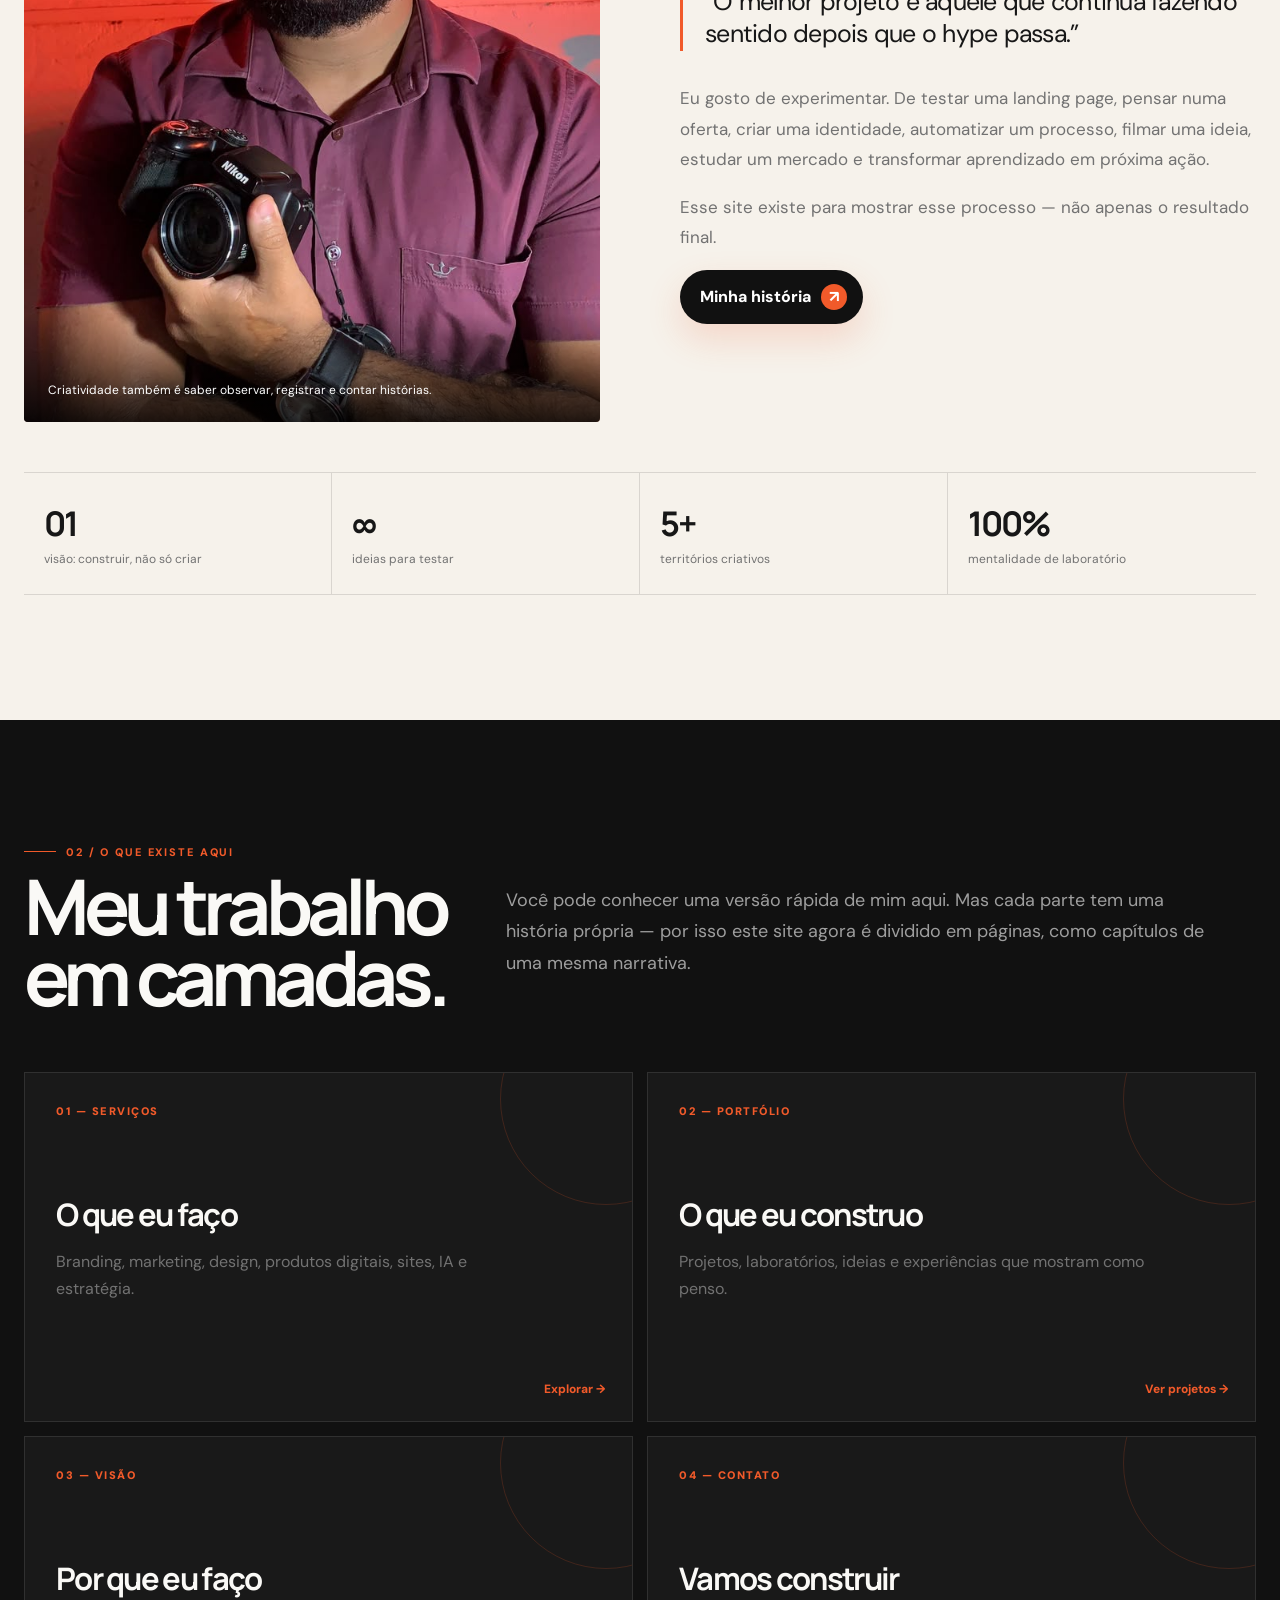
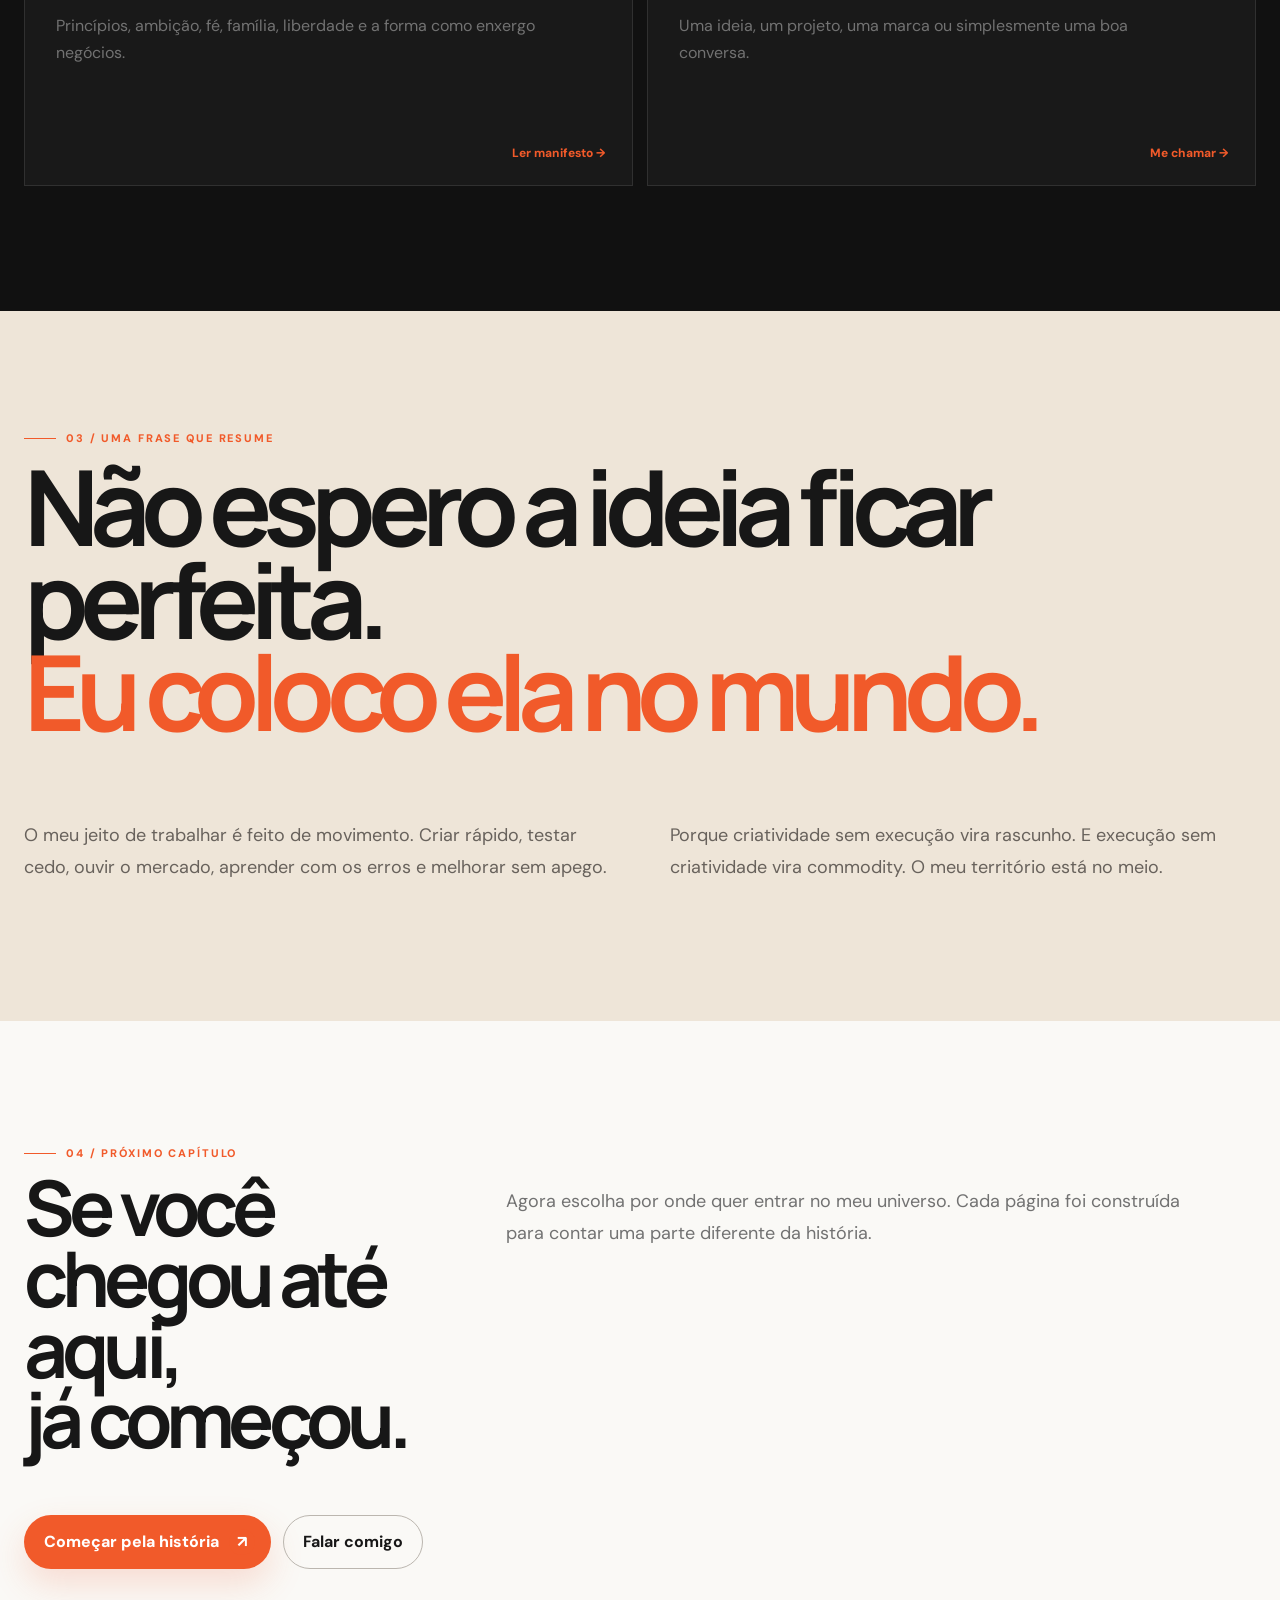
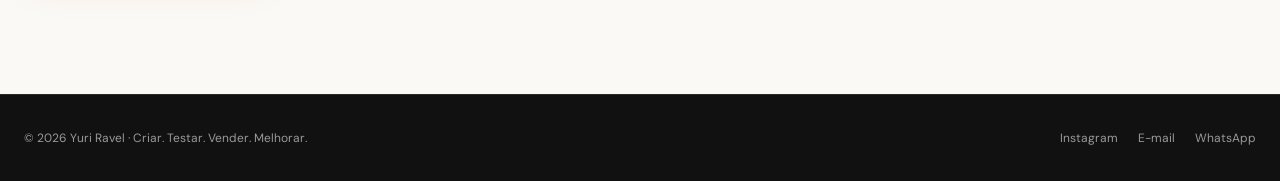
==== commit 6c57269e: "Update index.html" ====
--- a/yuri-ravel-vercel-corrigido/index.html
+++ b/yuri-ravel-vercel-corrigido/index.html
@@ -17,7 +17,7 @@
     <div class="actions"><a class="btn" href="./portfolio.html">Ver meu universo <span class="arrow" aria-hidden="true">→</span></a><a class="outline" href="./sobre.html">Conhecer Yuri</a></div>
   </div>
   <div class="hero-art reveal">
-    <div class="hero-photo"><img src="./assets/yuri-profile.png" alt="Yuri Ravel"></div>
+    <div class="hero-photo"><img src="yuri-ravel-vercel-corrigido/assets/yuri-close-camera.png" alt="Yuri Ravel"></div>
     <div class="stamp">CRIAR<br>TESTAR<br>VENDER<br>MELHORAR</div>
     <div class="hero-note"><b>YURI RAVEL</b>Ideias precisam sair<br>da cabeça e ganhar o mundo.</div>
   </div>
